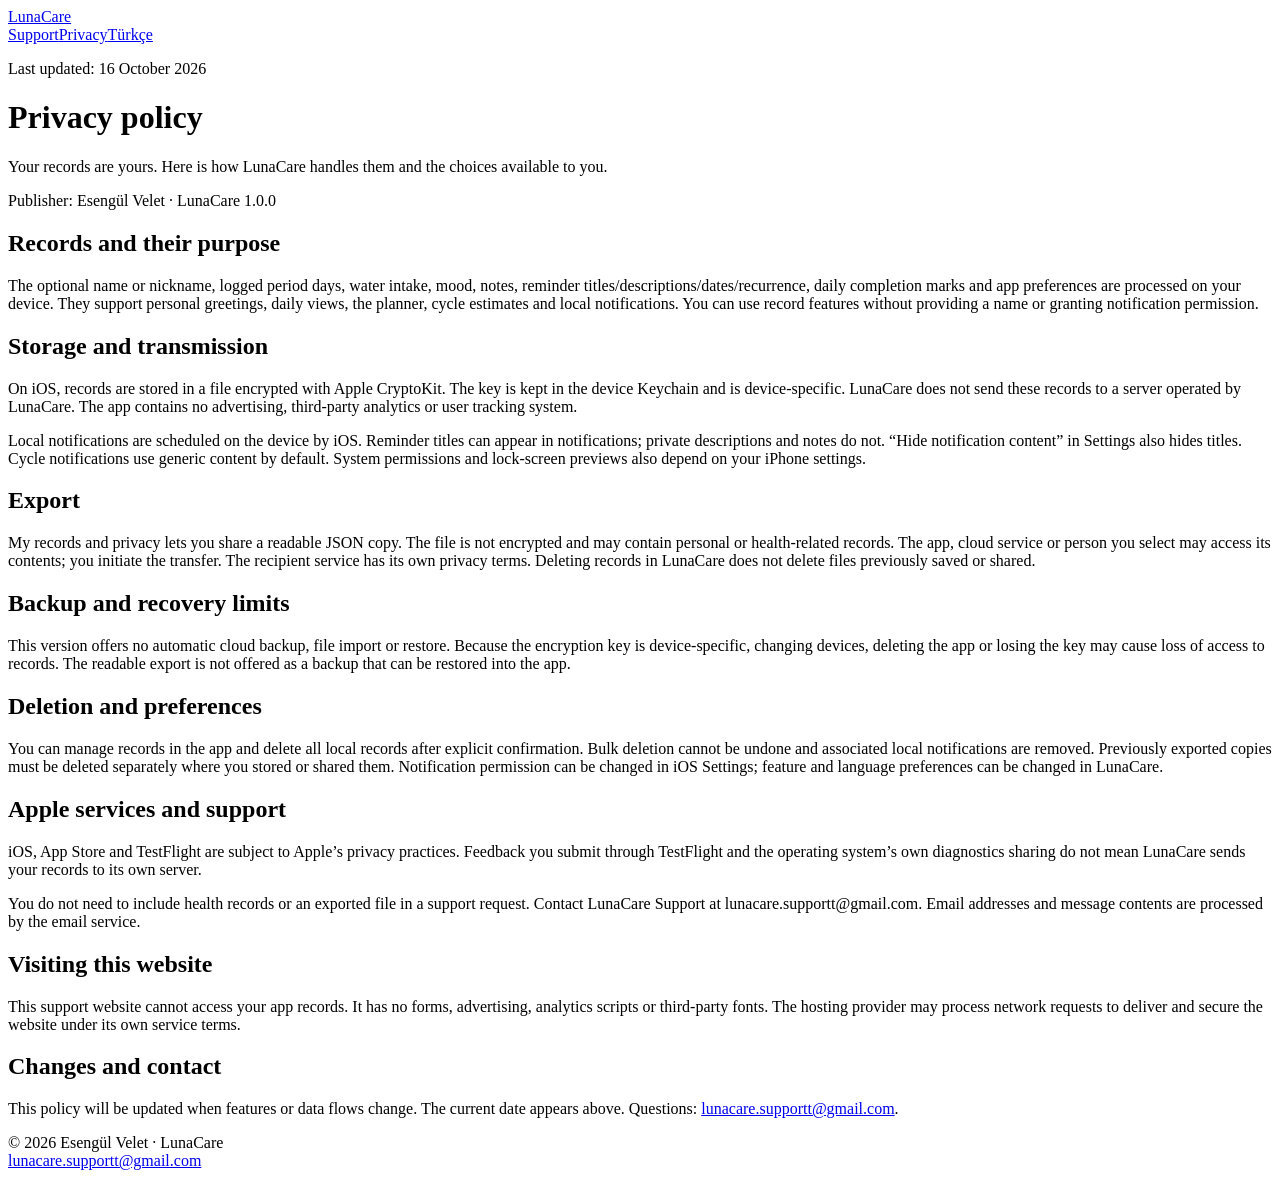
==== privacy-en.html @ b77f1f95 "Add privacy-en.html for public support website" ====
<!doctype html><html lang="en"><head><meta charset="utf-8"><meta name="viewport" content="width=device-width,initial-scale=1"><title>Privacy policy · LunaCare</title><meta name="description" content="Support and privacy information for the LunaCare iPhone app."><link rel="stylesheet" href="./style.css"></head><body><header><a class="brand" href="./index-en.html">LunaCare</a><nav aria-label="Main navigation"><a href="./index-en.html">Support</a><a href="./privacy-en.html">Privacy</a><a href="./privacy.html" lang="tr">Türkçe</a></nav></header><main><p>Last updated: 16 October 2026</p><h1>Privacy policy</h1><p class="intro">Your records are yours. Here is how LunaCare handles them and the choices available to you.</p><p>Publisher: Esengül Velet · LunaCare 1.0.0</p><section><h2>Records and their purpose</h2><p>The optional name or nickname, logged period days, water intake, mood, notes, reminder titles/descriptions/dates/recurrence, daily completion marks and app preferences are processed on your device. They support personal greetings, daily views, the planner, cycle estimates and local notifications. You can use record features without providing a name or granting notification permission.</p></section><section><h2>Storage and transmission</h2><p>On iOS, records are stored in a file encrypted with Apple CryptoKit. The key is kept in the device Keychain and is device-specific. LunaCare does not send these records to a server operated by LunaCare. The app contains no advertising, third-party analytics or user tracking system.</p><p>Local notifications are scheduled on the device by iOS. Reminder titles can appear in notifications; private descriptions and notes do not. “Hide notification content” in Settings also hides titles. Cycle notifications use generic content by default. System permissions and lock-screen previews also depend on your iPhone settings.</p></section><section><h2>Export</h2><p>My records and privacy lets you share a readable JSON copy. The file is not encrypted and may contain personal or health-related records. The app, cloud service or person you select may access its contents; you initiate the transfer. The recipient service has its own privacy terms. Deleting records in LunaCare does not delete files previously saved or shared.</p></section><section><h2>Backup and recovery limits</h2><p>This version offers no automatic cloud backup, file import or restore. Because the encryption key is device-specific, changing devices, deleting the app or losing the key may cause loss of access to records. The readable export is not offered as a backup that can be restored into the app.</p></section><section><h2>Deletion and preferences</h2><p>You can manage records in the app and delete all local records after explicit confirmation. Bulk deletion cannot be undone and associated local notifications are removed. Previously exported copies must be deleted separately where you stored or shared them. Notification permission can be changed in iOS Settings; feature and language preferences can be changed in LunaCare.</p></section><section><h2>Apple services and support</h2><p>iOS, App Store and TestFlight are subject to Apple’s privacy practices. Feedback you submit through TestFlight and the operating system’s own diagnostics sharing do not mean LunaCare sends your records to its own server.</p><p>You do not need to include health records or an exported file in a support request. Contact LunaCare Support at lunacare.supportt@gmail.com. Email addresses and message contents are processed by the email service.</p></section><section><h2>Visiting this website</h2><p>This support website cannot access your app records. It has no forms, advertising, analytics scripts or third-party fonts. The hosting provider may process network requests to deliver and secure the website under its own service terms.</p></section><section><h2>Changes and contact</h2><p>This policy will be updated when features or data flows change. The current date appears above. Questions: <a href="mailto:lunacare.supportt@gmail.com">lunacare.supportt@gmail.com</a>.</p></section></main><footer>© 2026 Esengül Velet · LunaCare<br><a href="mailto:lunacare.supportt@gmail.com">lunacare.supportt@gmail.com</a></footer></body></html>
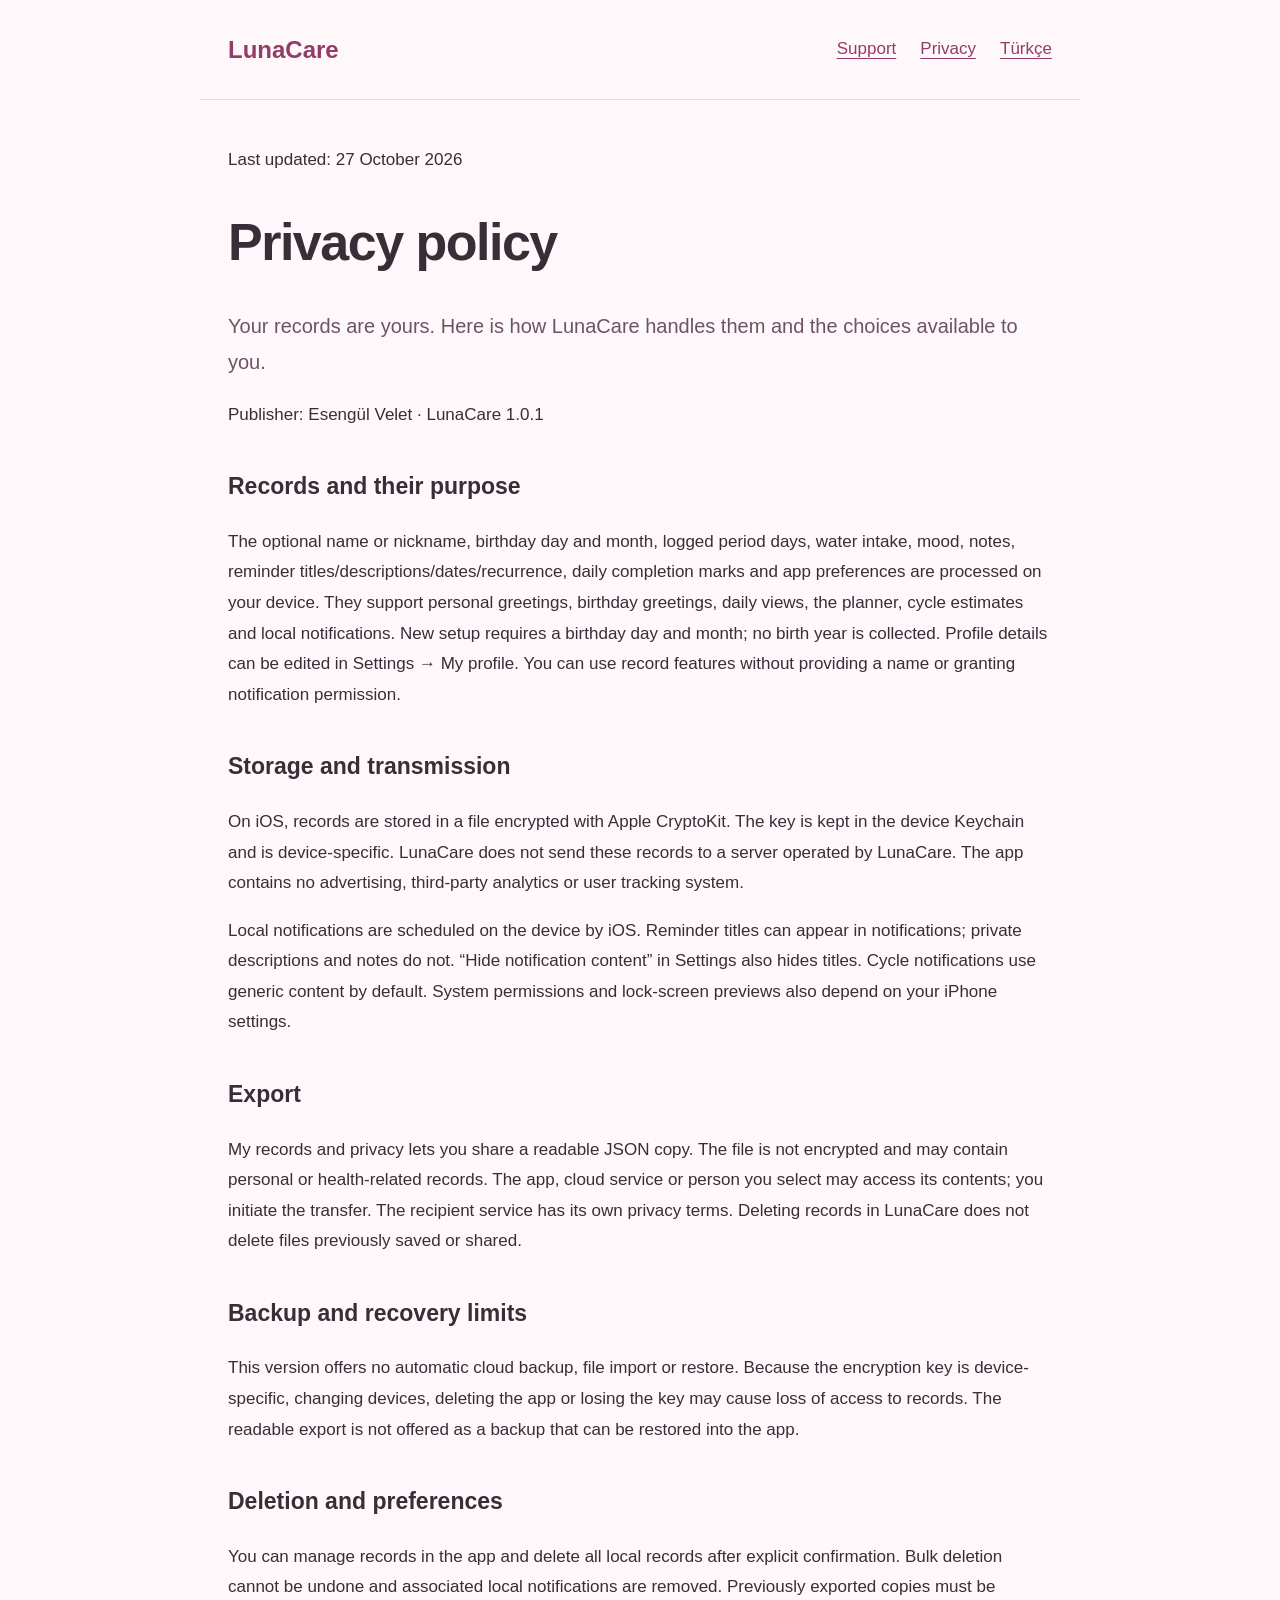
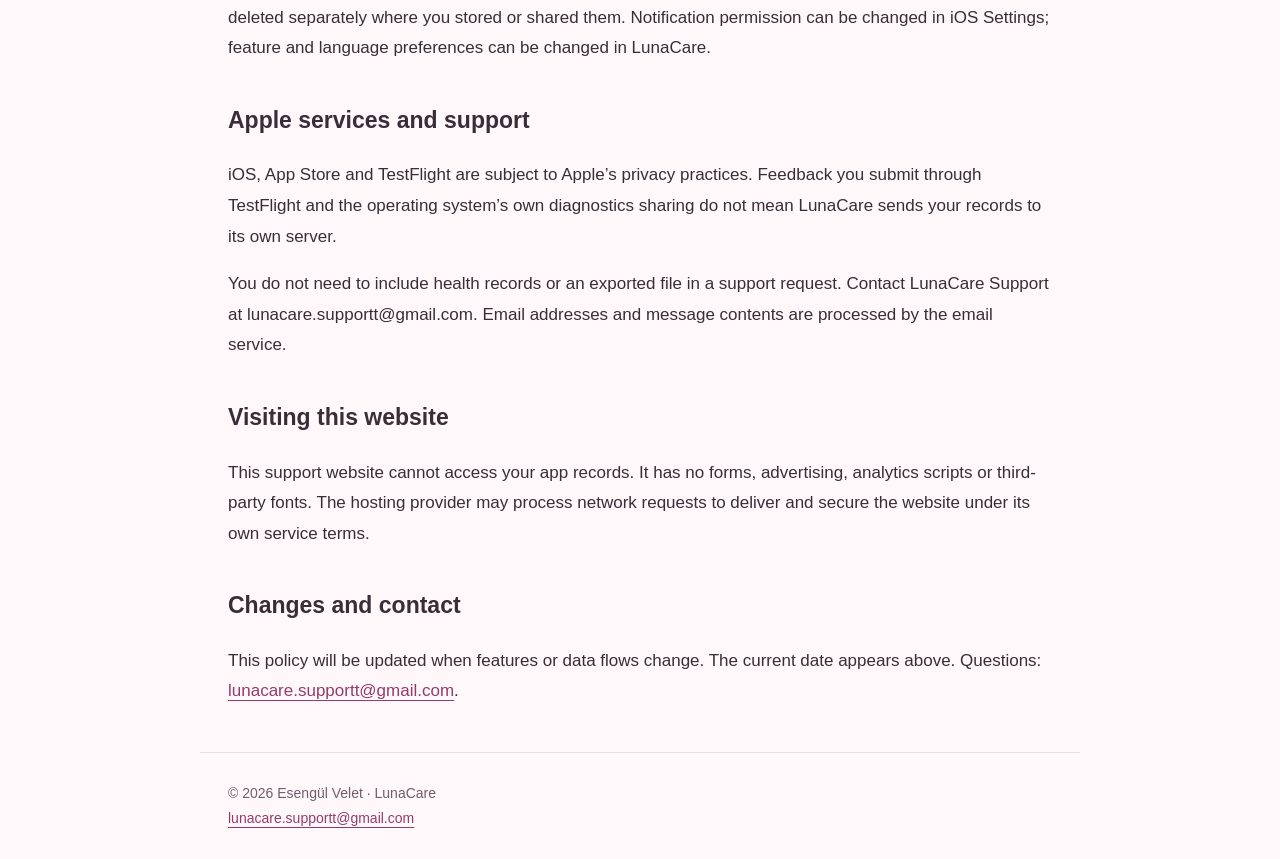
==== commit d2012c54: "Document local birthday profile data for LunaCare 1.0.1" ====
--- a/privacy-en.html
+++ b/privacy-en.html
@@ -1 +1 @@
-<!doctype html><html lang="en"><head><meta charset="utf-8"><meta name="viewport" content="width=device-width,initial-scale=1"><title>Privacy policy · LunaCare</title><meta name="description" content="Support and privacy information for the LunaCare iPhone app."><link rel="stylesheet" href="./style.css"></head><body><header><a class="brand" href="./index-en.html">LunaCare</a><nav aria-label="Main navigation"><a href="./index-en.html">Support</a><a href="./privacy-en.html">Privacy</a><a href="./privacy.html" lang="tr">Türkçe</a></nav></header><main><p>Last updated: 16 October 2026</p><h1>Privacy policy</h1><p class="intro">Your records are yours. Here is how LunaCare handles them and the choices available to you.</p><p>Publisher: Esengül Velet · LunaCare 1.0.0</p><section><h2>Records and their purpose</h2><p>The optional name or nickname, logged period days, water intake, mood, notes, reminder titles/descriptions/dates/recurrence, daily completion marks and app preferences are processed on your device. They support personal greetings, daily views, the planner, cycle estimates and local notifications. You can use record features without providing a name or granting notification permission.</p></section><section><h2>Storage and transmission</h2><p>On iOS, records are stored in a file encrypted with Apple CryptoKit. The key is kept in the device Keychain and is device-specific. LunaCare does not send these records to a server operated by LunaCare. The app contains no advertising, third-party analytics or user tracking system.</p><p>Local notifications are scheduled on the device by iOS. Reminder titles can appear in notifications; private descriptions and notes do not. “Hide notification content” in Settings also hides titles. Cycle notifications use generic content by default. System permissions and lock-screen previews also depend on your iPhone settings.</p></section><section><h2>Export</h2><p>My records and privacy lets you share a readable JSON copy. The file is not encrypted and may contain personal or health-related records. The app, cloud service or person you select may access its contents; you initiate the transfer. The recipient service has its own privacy terms. Deleting records in LunaCare does not delete files previously saved or shared.</p></section><section><h2>Backup and recovery limits</h2><p>This version offers no automatic cloud backup, file import or restore. Because the encryption key is device-specific, changing devices, deleting the app or losing the key may cause loss of access to records. The readable export is not offered as a backup that can be restored into the app.</p></section><section><h2>Deletion and preferences</h2><p>You can manage records in the app and delete all local records after explicit confirmation. Bulk deletion cannot be undone and associated local notifications are removed. Previously exported copies must be deleted separately where you stored or shared them. Notification permission can be changed in iOS Settings; feature and language preferences can be changed in LunaCare.</p></section><section><h2>Apple services and support</h2><p>iOS, App Store and TestFlight are subject to Apple’s privacy practices. Feedback you submit through TestFlight and the operating system’s own diagnostics sharing do not mean LunaCare sends your records to its own server.</p><p>You do not need to include health records or an exported file in a support request. Contact LunaCare Support at lunacare.supportt@gmail.com. Email addresses and message contents are processed by the email service.</p></section><section><h2>Visiting this website</h2><p>This support website cannot access your app records. It has no forms, advertising, analytics scripts or third-party fonts. The hosting provider may process network requests to deliver and secure the website under its own service terms.</p></section><section><h2>Changes and contact</h2><p>This policy will be updated when features or data flows change. The current date appears above. Questions: <a href="mailto:lunacare.supportt@gmail.com">lunacare.supportt@gmail.com</a>.</p></section></main><footer>© 2026 Esengül Velet · LunaCare<br><a href="mailto:lunacare.supportt@gmail.com">lunacare.supportt@gmail.com</a></footer></body></html>+<!doctype html><html lang="en"><head><meta charset="utf-8"><meta name="viewport" content="width=device-width,initial-scale=1"><title>Privacy policy · LunaCare</title><meta name="description" content="Support and privacy information for the LunaCare iPhone app."><link rel="stylesheet" href="./style.css"></head><body><header><a class="brand" href="./index-en.html">LunaCare</a><nav aria-label="Main navigation"><a href="./index-en.html">Support</a><a href="./privacy-en.html">Privacy</a><a href="./privacy.html" lang="tr">Türkçe</a></nav></header><main><p>Last updated: 27 October 2026</p><h1>Privacy policy</h1><p class="intro">Your records are yours. Here is how LunaCare handles them and the choices available to you.</p><p>Publisher: Esengül Velet · LunaCare 1.0.1</p><section><h2>Records and their purpose</h2><p>The optional name or nickname, birthday day and month, logged period days, water intake, mood, notes, reminder titles/descriptions/dates/recurrence, daily completion marks and app preferences are processed on your device. They support personal greetings, birthday greetings, daily views, the planner, cycle estimates and local notifications. New setup requires a birthday day and month; no birth year is collected. Profile details can be edited in Settings → My profile. You can use record features without providing a name or granting notification permission.</p></section><section><h2>Storage and transmission</h2><p>On iOS, records are stored in a file encrypted with Apple CryptoKit. The key is kept in the device Keychain and is device-specific. LunaCare does not send these records to a server operated by LunaCare. The app contains no advertising, third-party analytics or user tracking system.</p><p>Local notifications are scheduled on the device by iOS. Reminder titles can appear in notifications; private descriptions and notes do not. “Hide notification content” in Settings also hides titles. Cycle notifications use generic content by default. System permissions and lock-screen previews also depend on your iPhone settings.</p></section><section><h2>Export</h2><p>My records and privacy lets you share a readable JSON copy. The file is not encrypted and may contain personal or health-related records. The app, cloud service or person you select may access its contents; you initiate the transfer. The recipient service has its own privacy terms. Deleting records in LunaCare does not delete files previously saved or shared.</p></section><section><h2>Backup and recovery limits</h2><p>This version offers no automatic cloud backup, file import or restore. Because the encryption key is device-specific, changing devices, deleting the app or losing the key may cause loss of access to records. The readable export is not offered as a backup that can be restored into the app.</p></section><section><h2>Deletion and preferences</h2><p>You can manage records in the app and delete all local records after explicit confirmation. Bulk deletion cannot be undone and associated local notifications are removed. Previously exported copies must be deleted separately where you stored or shared them. Notification permission can be changed in iOS Settings; feature and language preferences can be changed in LunaCare.</p></section><section><h2>Apple services and support</h2><p>iOS, App Store and TestFlight are subject to Apple’s privacy practices. Feedback you submit through TestFlight and the operating system’s own diagnostics sharing do not mean LunaCare sends your records to its own server.</p><p>You do not need to include health records or an exported file in a support request. Contact LunaCare Support at lunacare.supportt@gmail.com. Email addresses and message contents are processed by the email service.</p></section><section><h2>Visiting this website</h2><p>This support website cannot access your app records. It has no forms, advertising, analytics scripts or third-party fonts. The hosting provider may process network requests to deliver and secure the website under its own service terms.</p></section><section><h2>Changes and contact</h2><p>This policy will be updated when features or data flows change. The current date appears above. Questions: <a href="mailto:lunacare.supportt@gmail.com">lunacare.supportt@gmail.com</a>.</p></section></main><footer>© 2026 Esengül Velet · LunaCare<br><a href="mailto:lunacare.supportt@gmail.com">lunacare.supportt@gmail.com</a></footer></body></html>
--- a/style.css
+++ b/style.css
@@ -0,0 +1 @@
+*{box-sizing:border-box}body{margin:0;background:#fff8fb;color:#392d38;font:17px/1.8 -apple-system,BlinkMacSystemFont,sans-serif}header,main,footer{max-width:880px;margin:auto;padding:28px}header{display:flex;align-items:center;justify-content:space-between;gap:24px;border-bottom:1px solid #eadce4}a{color:#943c69;text-underline-offset:4px}nav{display:flex;gap:24px}.brand{display:flex;align-items:center;gap:14px;font-weight:700;text-decoration:none;font-size:24px}.brand img{border-radius:20%;width:52px;height:52px}h1{font-size:clamp(34px,6vw,52px);letter-spacing:-1.5px;line-height:1.2}h2{font-size:23px;margin-top:36px}.intro{font-size:20px;color:#6d5366}.contact{display:inline-block;background:#943c69;color:white;padding:12px 22px;border-radius:14px;text-decoration:none;overflow-wrap:anywhere}footer{border-top:1px solid #eadce4;font-size:14px;color:#715d6c}a:focus-visible{outline:3px solid #aa4679;outline-offset:5px}@media(max-width:560px){header{align-items:flex-start;flex-direction:column;gap:12px}header,main,footer{padding:22px}}
